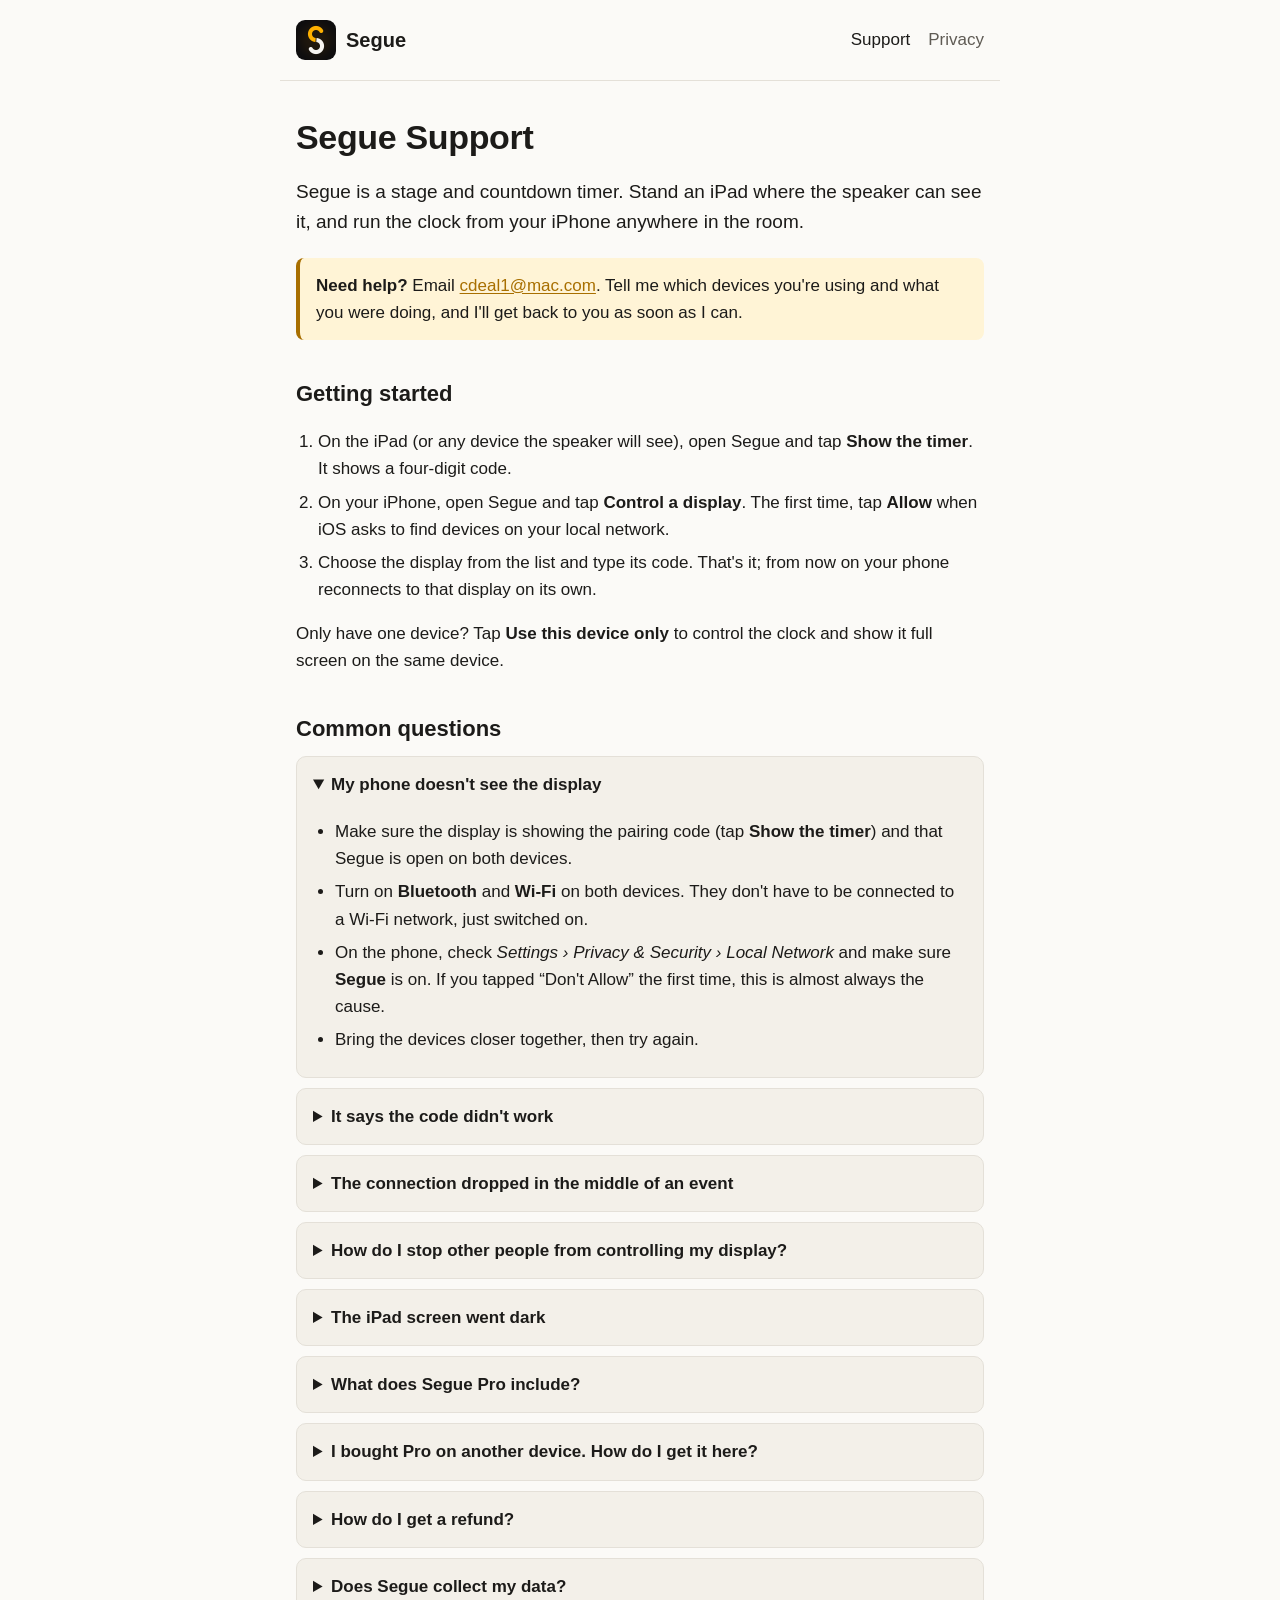
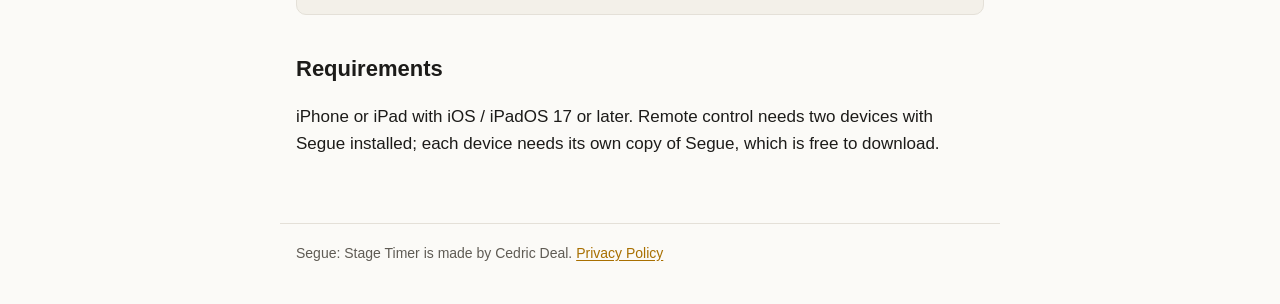
==== support.html @ 9db6f218 "Segue: Stage Timer privacy policy and support page Co-Authored-By: Claude Opus 5.5 <noreply@anthropi" ====
<!doctype html>
<html lang="en">
<head>
<meta charset="utf-8">
<meta name="viewport" content="width=device-width, initial-scale=1">
<title>Segue Support</title>
<meta name="description" content="Help for Segue: Stage Timer. Pairing a remote, fixing connection problems, and restoring Segue Pro.">
<link rel="stylesheet" href="style.css">
</head>
<body>
<header class="site">
  <a class="brand" href="support.html"><img src="icon.png" alt="" width="40" height="40"> Segue</a>
  <nav><a href="support.html" aria-current="page">Support</a><a href="./">Privacy</a></nav>
</header>

<main>
  <h1>Segue Support</h1>
  <p class="lead">Segue is a stage and countdown timer. Stand an iPad where the speaker can see it, and run the clock from your iPhone anywhere in the room.</p>

  <div class="contact">
    <strong>Need help?</strong> Email <a class="email" href="mailto:cdeal1@mac.com">cdeal1@mac.com</a>. Tell me which devices you're using and what you were doing, and I'll get back to you as soon as I can.
  </div>

  <h2>Getting started</h2>
  <ol>
    <li>On the iPad (or any device the speaker will see), open Segue and tap <strong>Show the timer</strong>. It shows a four-digit code.</li>
    <li>On your iPhone, open Segue and tap <strong>Control a display</strong>. The first time, tap <strong>Allow</strong> when iOS asks to find devices on your local network.</li>
    <li>Choose the display from the list and type its code. That's it; from now on your phone reconnects to that display on its own.</li>
  </ol>
  <p>Only have one device? Tap <strong>Use this device only</strong> to control the clock and show it full screen on the same device.</p>

  <h2>Common questions</h2>

  <details open>
    <summary>My phone doesn't see the display</summary>
    <ul>
      <li>Make sure the display is showing the pairing code (tap <strong>Show the timer</strong>) and that Segue is open on both devices.</li>
      <li>Turn on <strong>Bluetooth</strong> and <strong>Wi-Fi</strong> on both devices. They don't have to be connected to a Wi-Fi network, just switched on.</li>
      <li>On the phone, check <em>Settings › Privacy &amp; Security › Local Network</em> and make sure <strong>Segue</strong> is on. If you tapped “Don't Allow” the first time, this is almost always the cause.</li>
      <li>Bring the devices closer together, then try again.</li>
    </ul>
  </details>

  <details>
    <summary>It says the code didn't work</summary>
    <p>Check the four digits on the display and type them again. If someone tapped <strong>New code</strong> on the display, the old code stops working; use the new one.</p>
  </details>

  <details>
    <summary>The connection dropped in the middle of an event</summary>
    <p>The display keeps counting on its own, so the speaker never sees a frozen clock. Open Segue on your phone again and it reconnects automatically within a few seconds. Locking your phone or switching to another app can pause the connection; that's normal, and it resumes when you come back to Segue.</p>
  </details>

  <details>
    <summary>How do I stop other people from controlling my display?</summary>
    <p>Only a device that has typed the display's code can control it. To lock out every paired remote, tap the display once to show its options and choose <strong>New code</strong>. Then pair your own phone again with the new code.</p>
  </details>

  <details>
    <summary>The iPad screen went dark</summary>
    <p>Segue keeps the screen awake while it shows the timer. If it still dims, check that Segue is open on the <strong>Show the timer</strong> screen and not in the background. For long services, keep the iPad plugged in.</p>
  </details>

  <details>
    <summary>What does Segue Pro include?</summary>
    <p>The free version runs segments of up to 10 minutes, keeps 2 saved rundowns and uses standard warning times: amber at 2:00 and red at 0:30. <strong>Segue Pro</strong> is a one-time purchase with no subscription. It adds segments of up to 3 hours, unlimited rundowns, and your own amber and red warning times.</p>
  </details>

  <details>
    <summary>I bought Pro on another device. How do I get it here?</summary>
    <p>Sign in with the same Apple Account, open Segue, tap <strong>Segue Pro</strong>, then <strong>Restore purchase</strong>. You don't pay again.</p>
  </details>

  <details>
    <summary>How do I get a refund?</summary>
    <p>Purchases are handled by Apple. Request a refund at <a href="https://reportaproblem.apple.com">reportaproblem.apple.com</a>.</p>
  </details>

  <details>
    <summary>Does Segue collect my data?</summary>
    <p>No. There's no account, no analytics, no ads and no tracking, and the app never connects to a server. See the <a href="./">privacy policy</a> for details.</p>
  </details>

  <h2>Requirements</h2>
  <p>iPhone or iPad with iOS / iPadOS 17 or later. Remote control needs two devices with Segue installed; each device needs its own copy of Segue, which is free to download.</p>
</main>

<footer class="site">Segue: Stage Timer is made by Cedric Deal. <a href="./">Privacy Policy</a></footer>
</body>
</html>
---- style.css ----
/* Segue support site. Light and dark, same amber accent as the app. */
:root {
  --bg: #fbfaf7;
  --text: #1c1b19;
  --muted: #5f5b54;
  --line: #e4e0d8;
  --card: #f3f0e9;
  --accent: #a86f00;          /* amber, darkened for contrast on light */
  --accent-soft: #fff4d6;
  color-scheme: light;
}
@media (prefers-color-scheme: dark) {
  :root:not([data-theme="light"]) {
    --bg: #0e0e10;
    --text: #f2f0ec;
    --muted: #a9a49b;
    --line: #2c2b29;
    --card: #1a1917;
    --accent: #ffb000;
    --accent-soft: #2a2110;
    color-scheme: dark;
  }
}
:root[data-theme="dark"] {
  --bg: #0e0e10; --text: #f2f0ec; --muted: #a9a49b; --line: #2c2b29;
  --card: #1a1917; --accent: #ffb000; --accent-soft: #2a2110; color-scheme: dark;
}

* { box-sizing: border-box; }
html { -webkit-text-size-adjust: 100%; }
body {
  margin: 0;
  background: var(--bg);
  color: var(--text);
  font: 17px/1.6 -apple-system, BlinkMacSystemFont, "SF Pro Text", "Segoe UI", Roboto, Helvetica, Arial, sans-serif;
}
a { color: var(--accent); text-underline-offset: 2px; }

header.site, main, footer.site { max-width: 720px; margin: 0 auto; padding: 0 16px; }
header.site {
  display: flex; align-items: center; justify-content: space-between; gap: 16px;
  padding-top: 20px; padding-bottom: 20px; border-bottom: 1px solid var(--line);
}
.brand { display: flex; align-items: center; gap: 10px; font-weight: 700; font-size: 20px; color: var(--text); text-decoration: none; }
.brand img { border-radius: 9px; }
nav { display: flex; gap: 18px; }
nav a { color: var(--muted); text-decoration: none; font-weight: 500; }
nav a[aria-current="page"] { color: var(--text); }

main { padding-top: 8px; padding-bottom: 48px; }
h1 { font-size: 34px; line-height: 1.2; margin: 28px 0 6px; letter-spacing: -0.01em; }
h2 { font-size: 22px; margin: 36px 0 10px; }
.meta { color: var(--muted); margin: 0 0 20px; font-size: 15px; }
.lead { font-size: 19px; }
ul, ol { padding-left: 22px; }
li { margin: 6px 0; }
.email { overflow-wrap: anywhere; }

.contact {
  background: var(--accent-soft);
  border-left: 4px solid var(--accent);
  padding: 14px 16px; border-radius: 8px; margin: 20px 0;
}

details {
  background: var(--card); border: 1px solid var(--line); border-radius: 10px;
  padding: 0 16px; margin: 10px 0;
}
summary {
  cursor: pointer; font-weight: 600; padding: 14px 0; list-style-position: inside;
}
details[open] { padding-bottom: 6px; }
details > :not(summary) { margin-top: 0; }

footer.site {
  border-top: 1px solid var(--line); padding-top: 18px; padding-bottom: 40px;
  color: var(--muted); font-size: 14px;
}
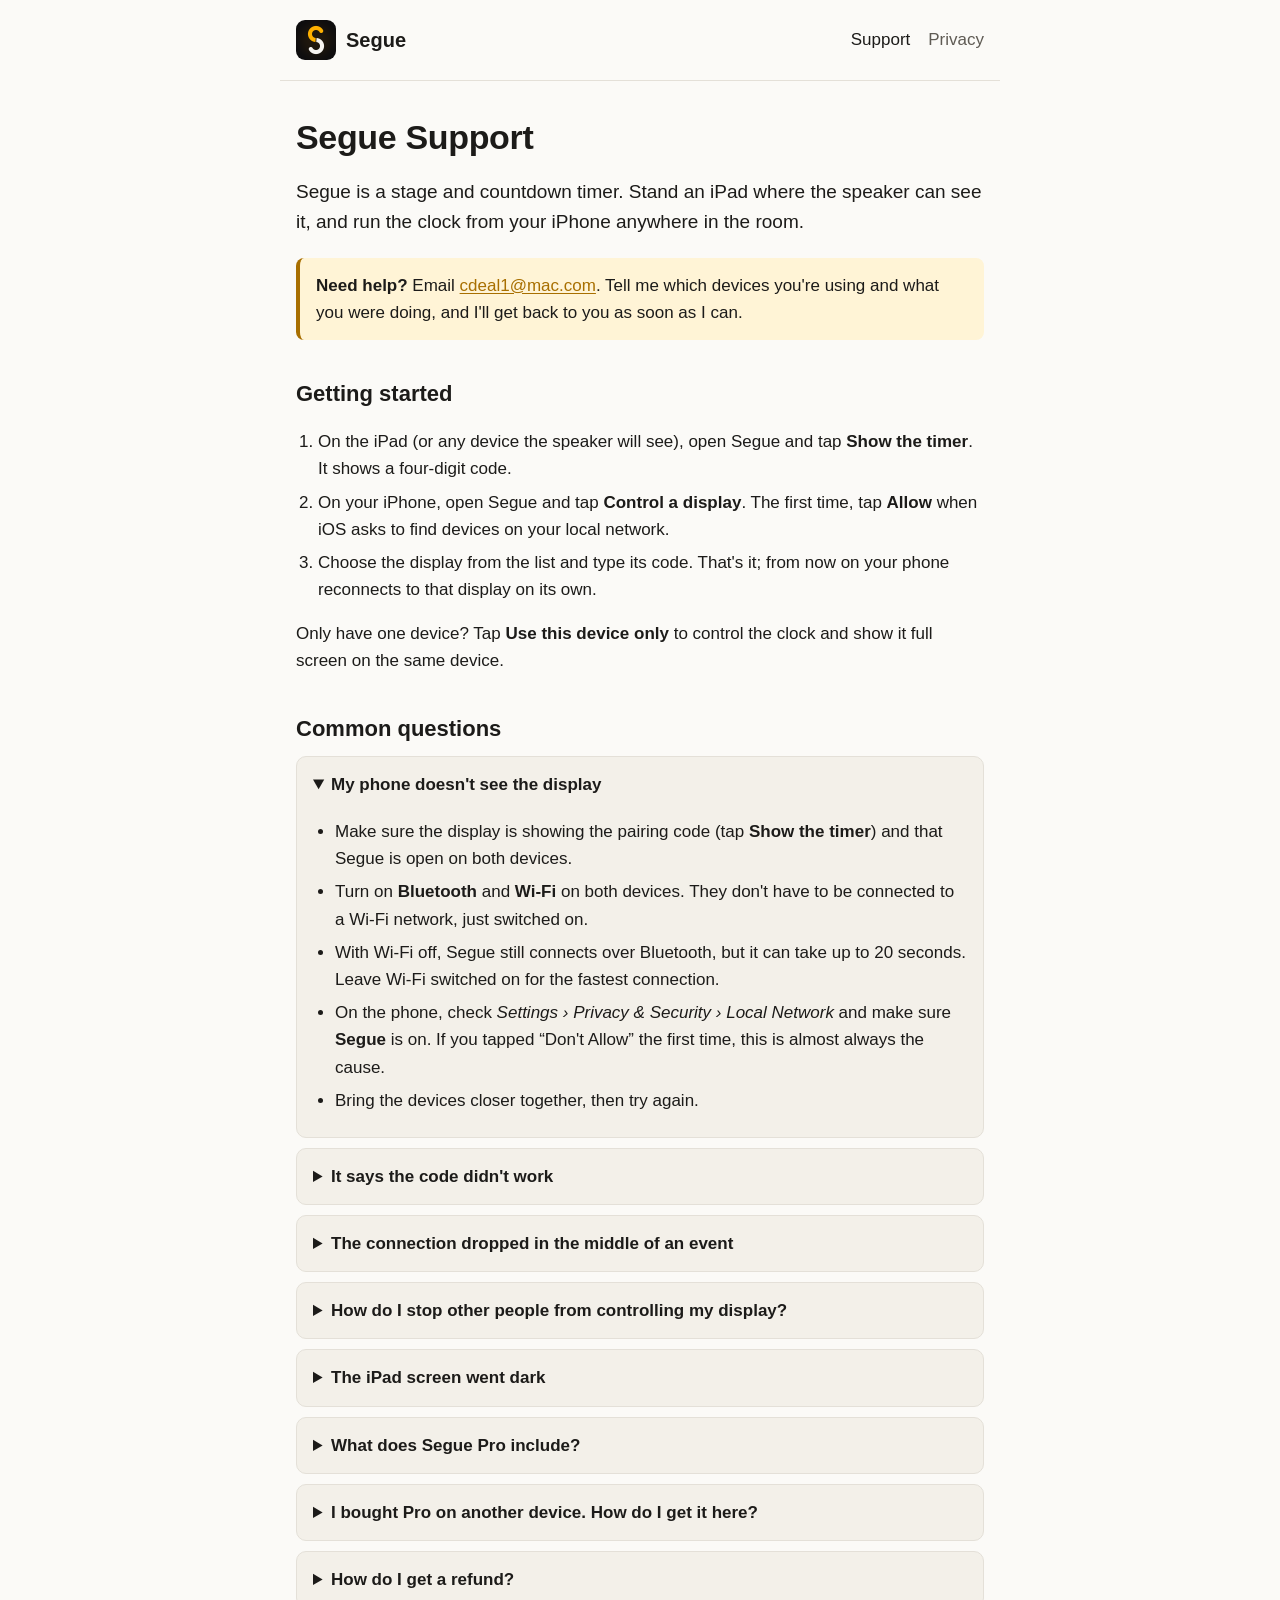
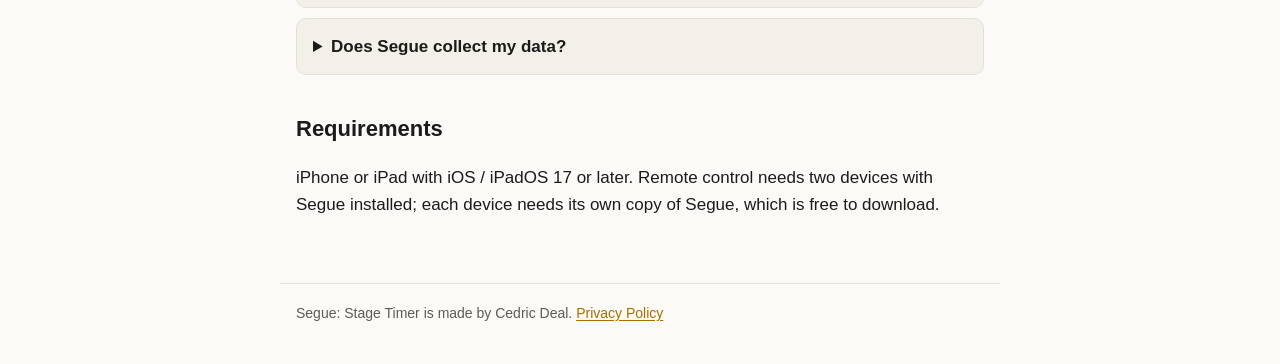
==== commit 6e79013c: "Support: Bluetooth-only connections take up to 20 seconds Co-Authored-By: Claude Opus 5.5 <noreply@a" ====
--- a/support.html
+++ b/support.html
@@ -36,6 +36,7 @@
     <ul>
       <li>Make sure the display is showing the pairing code (tap <strong>Show the timer</strong>) and that Segue is open on both devices.</li>
       <li>Turn on <strong>Bluetooth</strong> and <strong>Wi-Fi</strong> on both devices. They don't have to be connected to a Wi-Fi network, just switched on.</li>
+      <li>With Wi-Fi off, Segue still connects over Bluetooth, but it can take up to 20 seconds. Leave Wi-Fi switched on for the fastest connection.</li>
       <li>On the phone, check <em>Settings › Privacy &amp; Security › Local Network</em> and make sure <strong>Segue</strong> is on. If you tapped “Don't Allow” the first time, this is almost always the cause.</li>
       <li>Bring the devices closer together, then try again.</li>
     </ul>
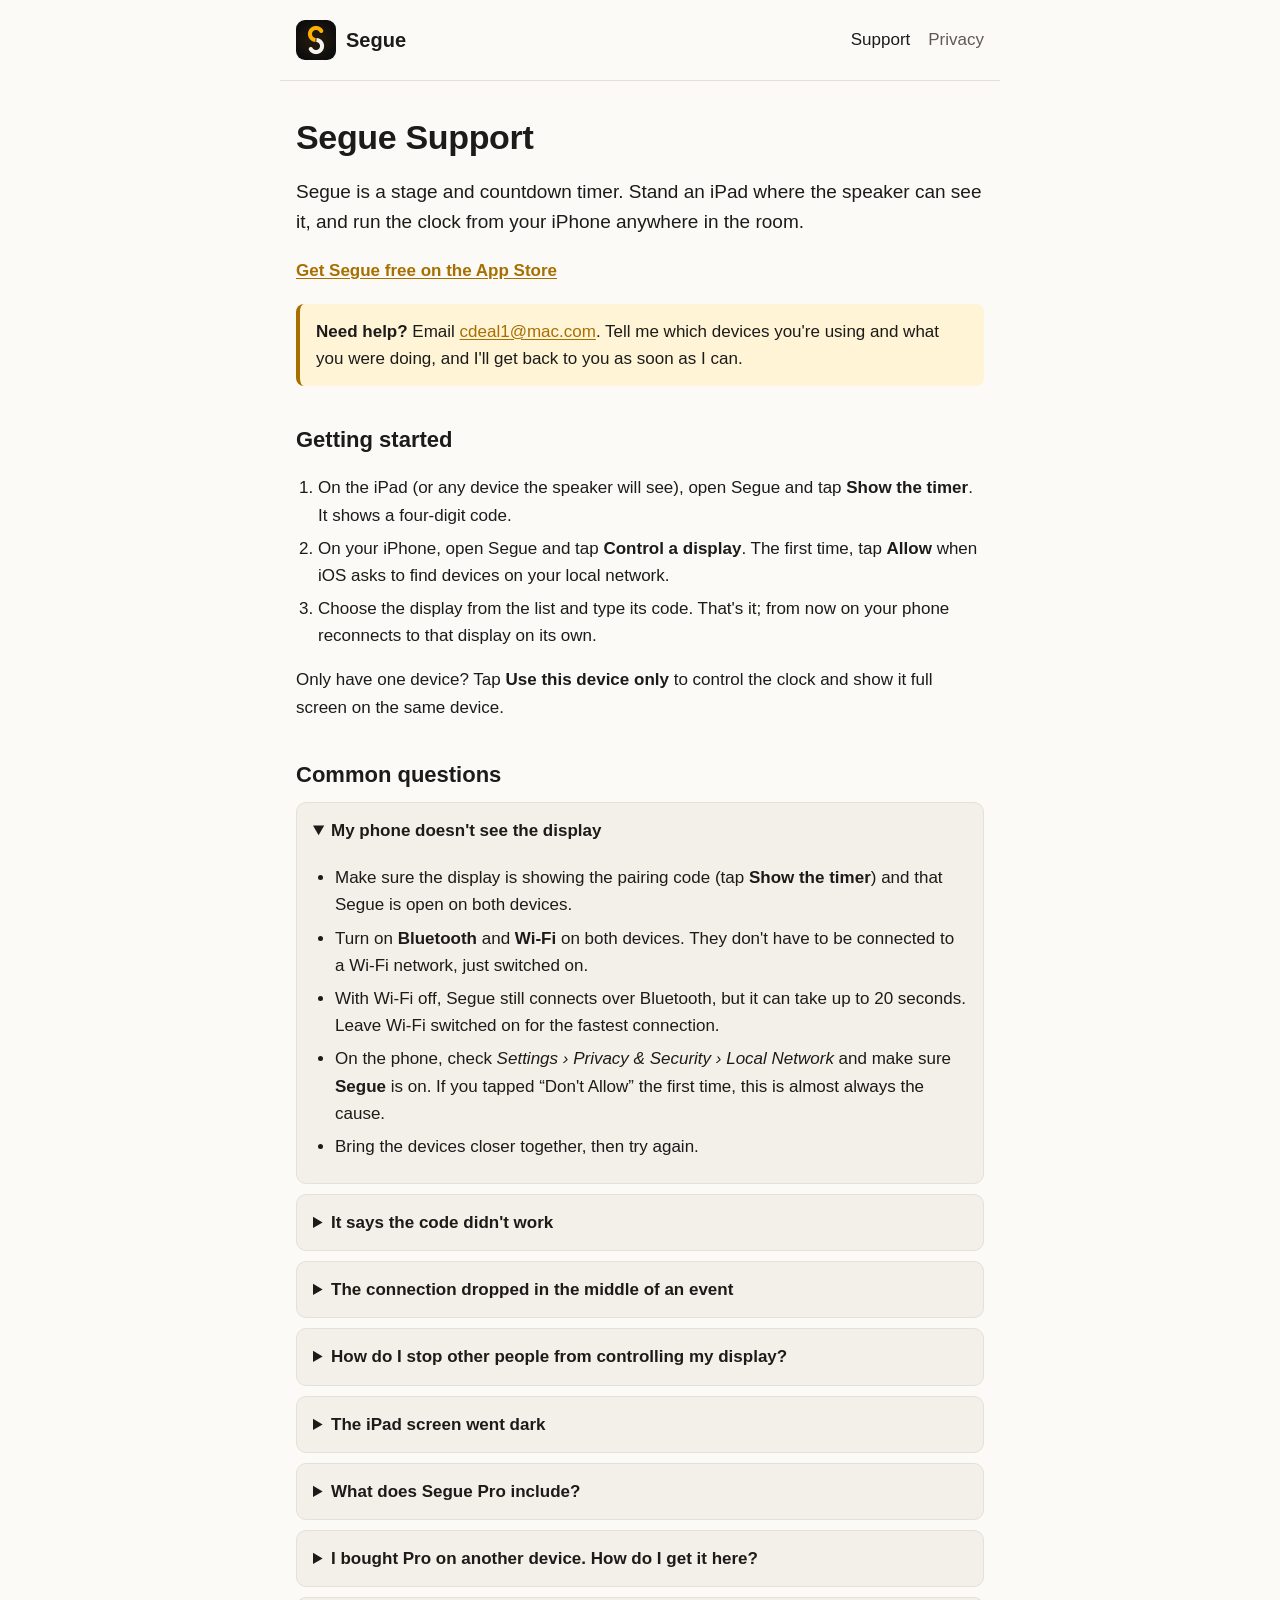
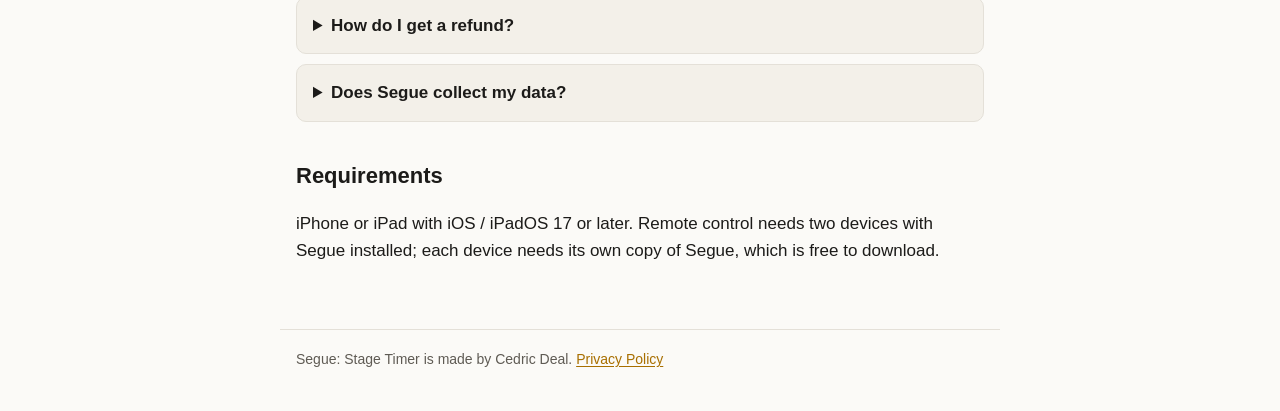
==== commit 2b81b017: "Support page: App Store link Co-Authored-By: Claude Opus 5.5 <noreply@anthropic.com>" ====
--- a/support.html
+++ b/support.html
@@ -16,6 +16,7 @@
 <main>
   <h1>Segue Support</h1>
   <p class="lead">Segue is a stage and countdown timer. Stand an iPad where the speaker can see it, and run the clock from your iPhone anywhere in the room.</p>
+  <p><a href="https://apps.apple.com/us/app/segue-stage-timer/id6818329363"><strong>Get Segue free on the App Store</strong></a></p>
 
   <div class="contact">
     <strong>Need help?</strong> Email <a class="email" href="mailto:cdeal1@mac.com">cdeal1@mac.com</a>. Tell me which devices you're using and what you were doing, and I'll get back to you as soon as I can.
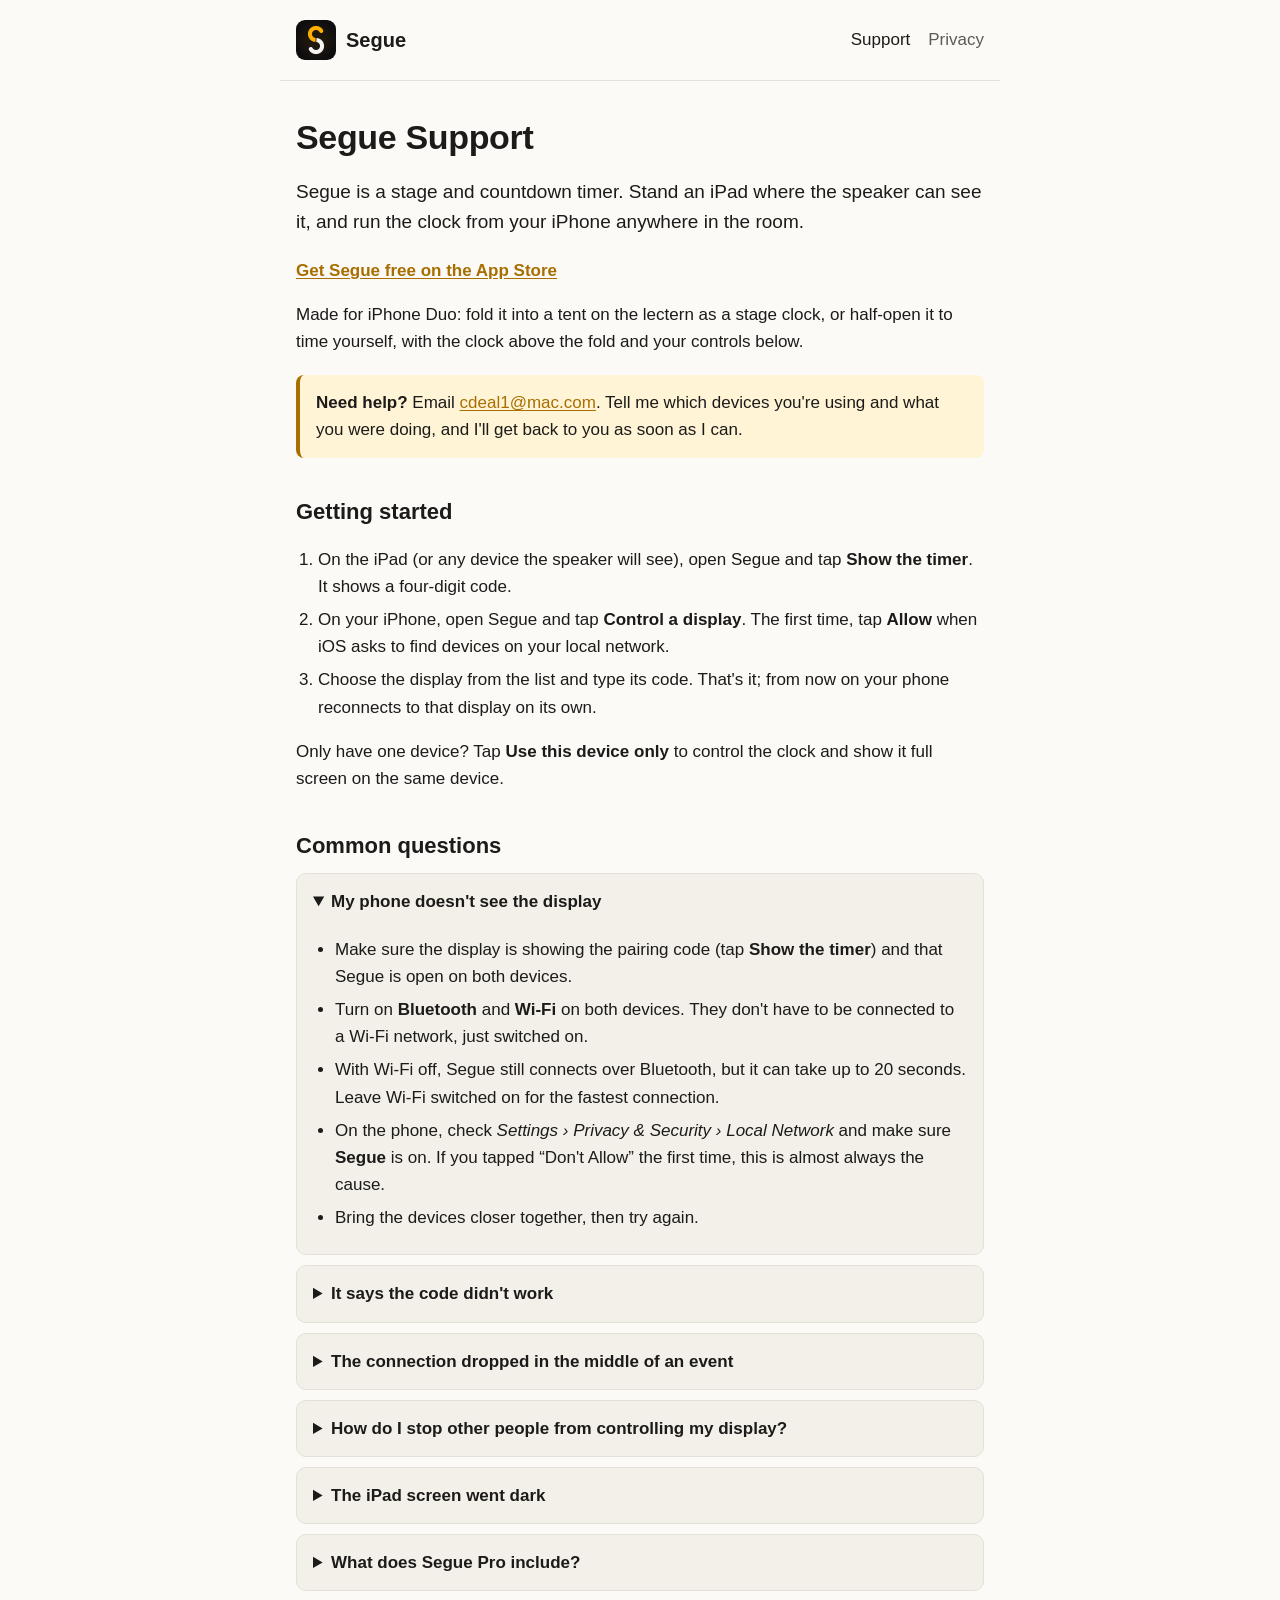
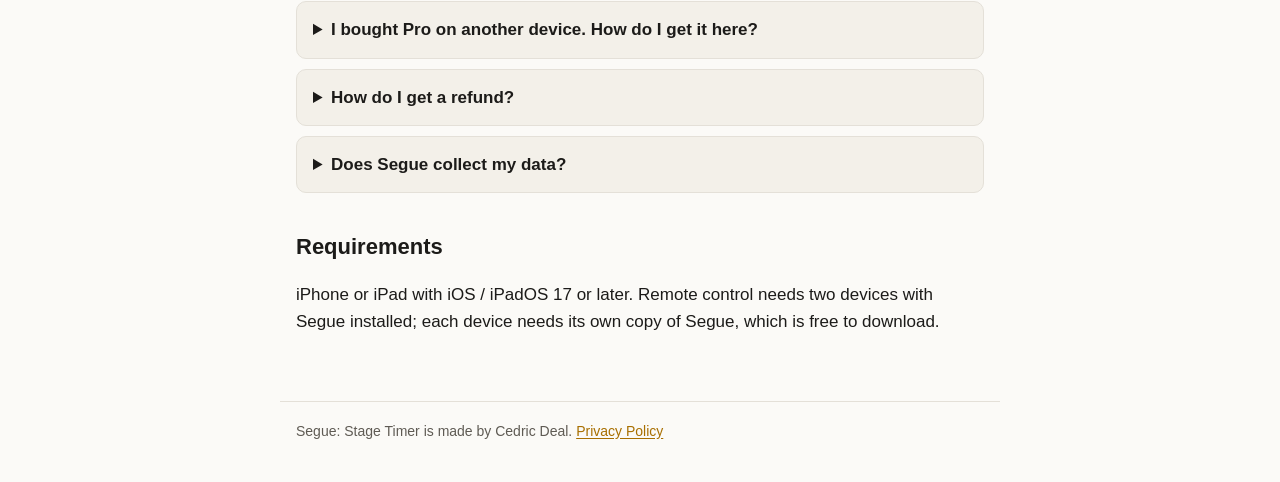
==== commit 65dc3f46: "Support page: Made for iPhone Duo Co-Authored-By: Claude Opus 5.5 <noreply@anthropic.com>" ====
--- a/support.html
+++ b/support.html
@@ -17,6 +17,7 @@
   <h1>Segue Support</h1>
   <p class="lead">Segue is a stage and countdown timer. Stand an iPad where the speaker can see it, and run the clock from your iPhone anywhere in the room.</p>
   <p><a href="https://apps.apple.com/us/app/segue-stage-timer/id6818329363"><strong>Get Segue free on the App Store</strong></a></p>
+  <p>Made for iPhone Duo: fold it into a tent on the lectern as a stage clock, or half-open it to time yourself, with the clock above the fold and your controls below.</p>
 
   <div class="contact">
     <strong>Need help?</strong> Email <a class="email" href="mailto:cdeal1@mac.com">cdeal1@mac.com</a>. Tell me which devices you're using and what you were doing, and I'll get back to you as soon as I can.
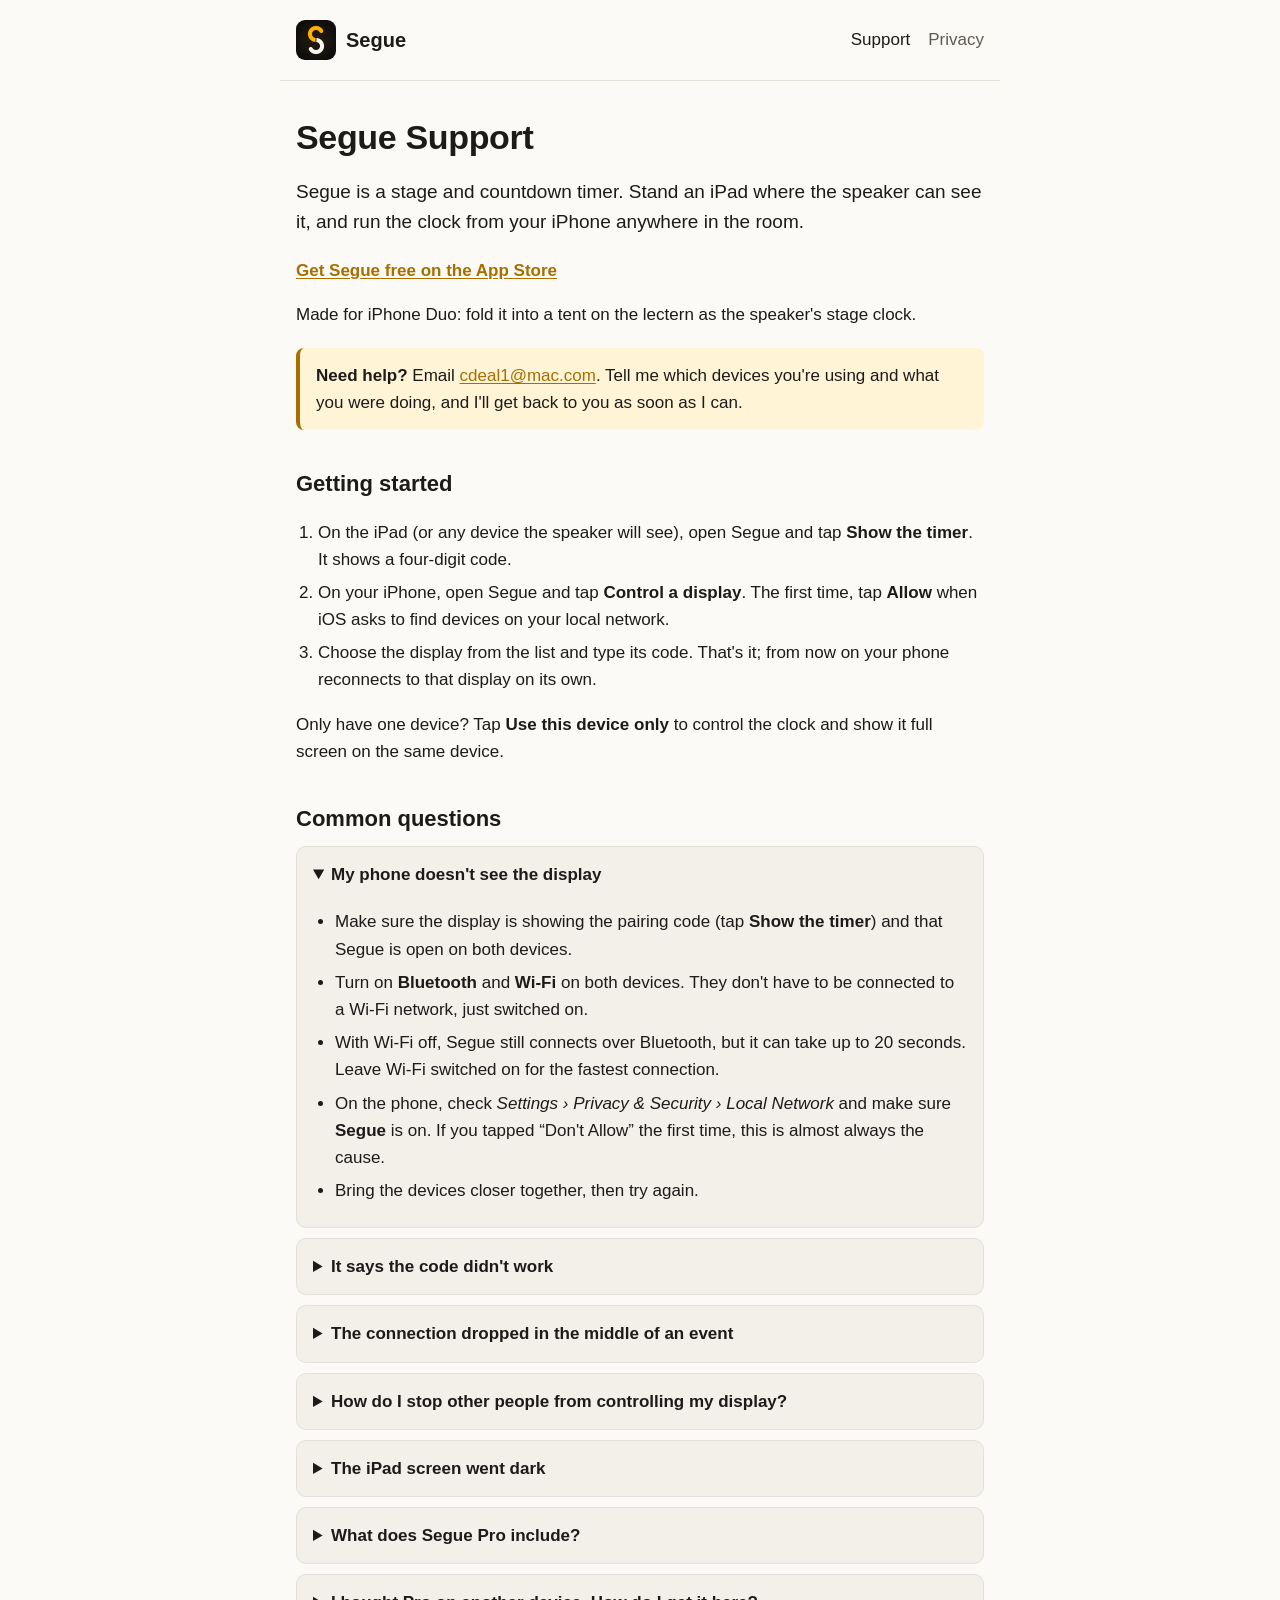
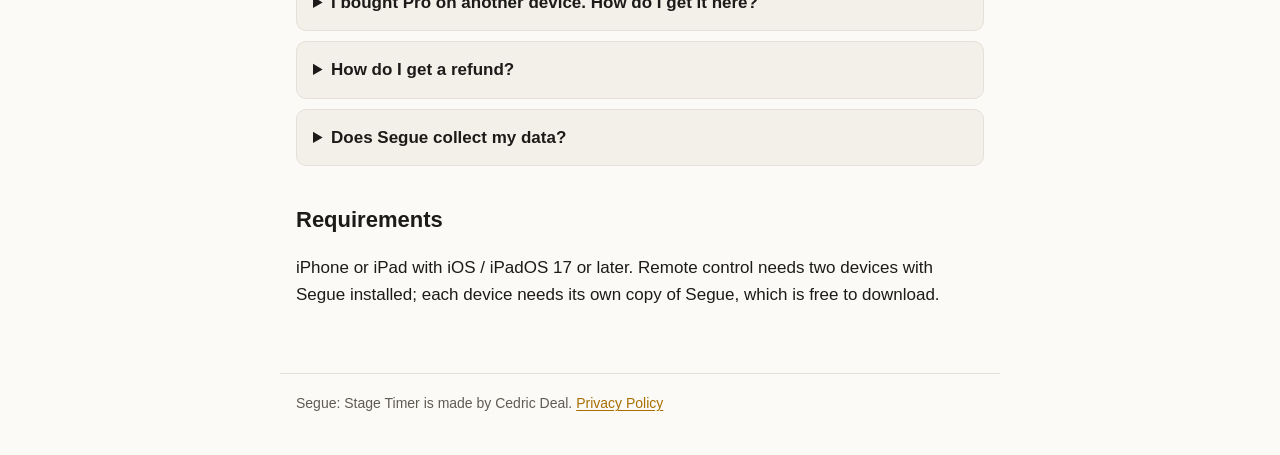
==== commit 0f99f330: "Support page: lectern mode waits for 1.0.2 Co-Authored-By: Claude Opus 5.5 <noreply@anthropic.com>" ====
--- a/support.html
+++ b/support.html
@@ -17,7 +17,7 @@
   <h1>Segue Support</h1>
   <p class="lead">Segue is a stage and countdown timer. Stand an iPad where the speaker can see it, and run the clock from your iPhone anywhere in the room.</p>
   <p><a href="https://apps.apple.com/us/app/segue-stage-timer/id6818329363"><strong>Get Segue free on the App Store</strong></a></p>
-  <p>Made for iPhone Duo: fold it into a tent on the lectern as a stage clock, or half-open it to time yourself, with the clock above the fold and your controls below.</p>
+  <p>Made for iPhone Duo: fold it into a tent on the lectern as the speaker's stage clock.</p>
 
   <div class="contact">
     <strong>Need help?</strong> Email <a class="email" href="mailto:cdeal1@mac.com">cdeal1@mac.com</a>. Tell me which devices you're using and what you were doing, and I'll get back to you as soon as I can.
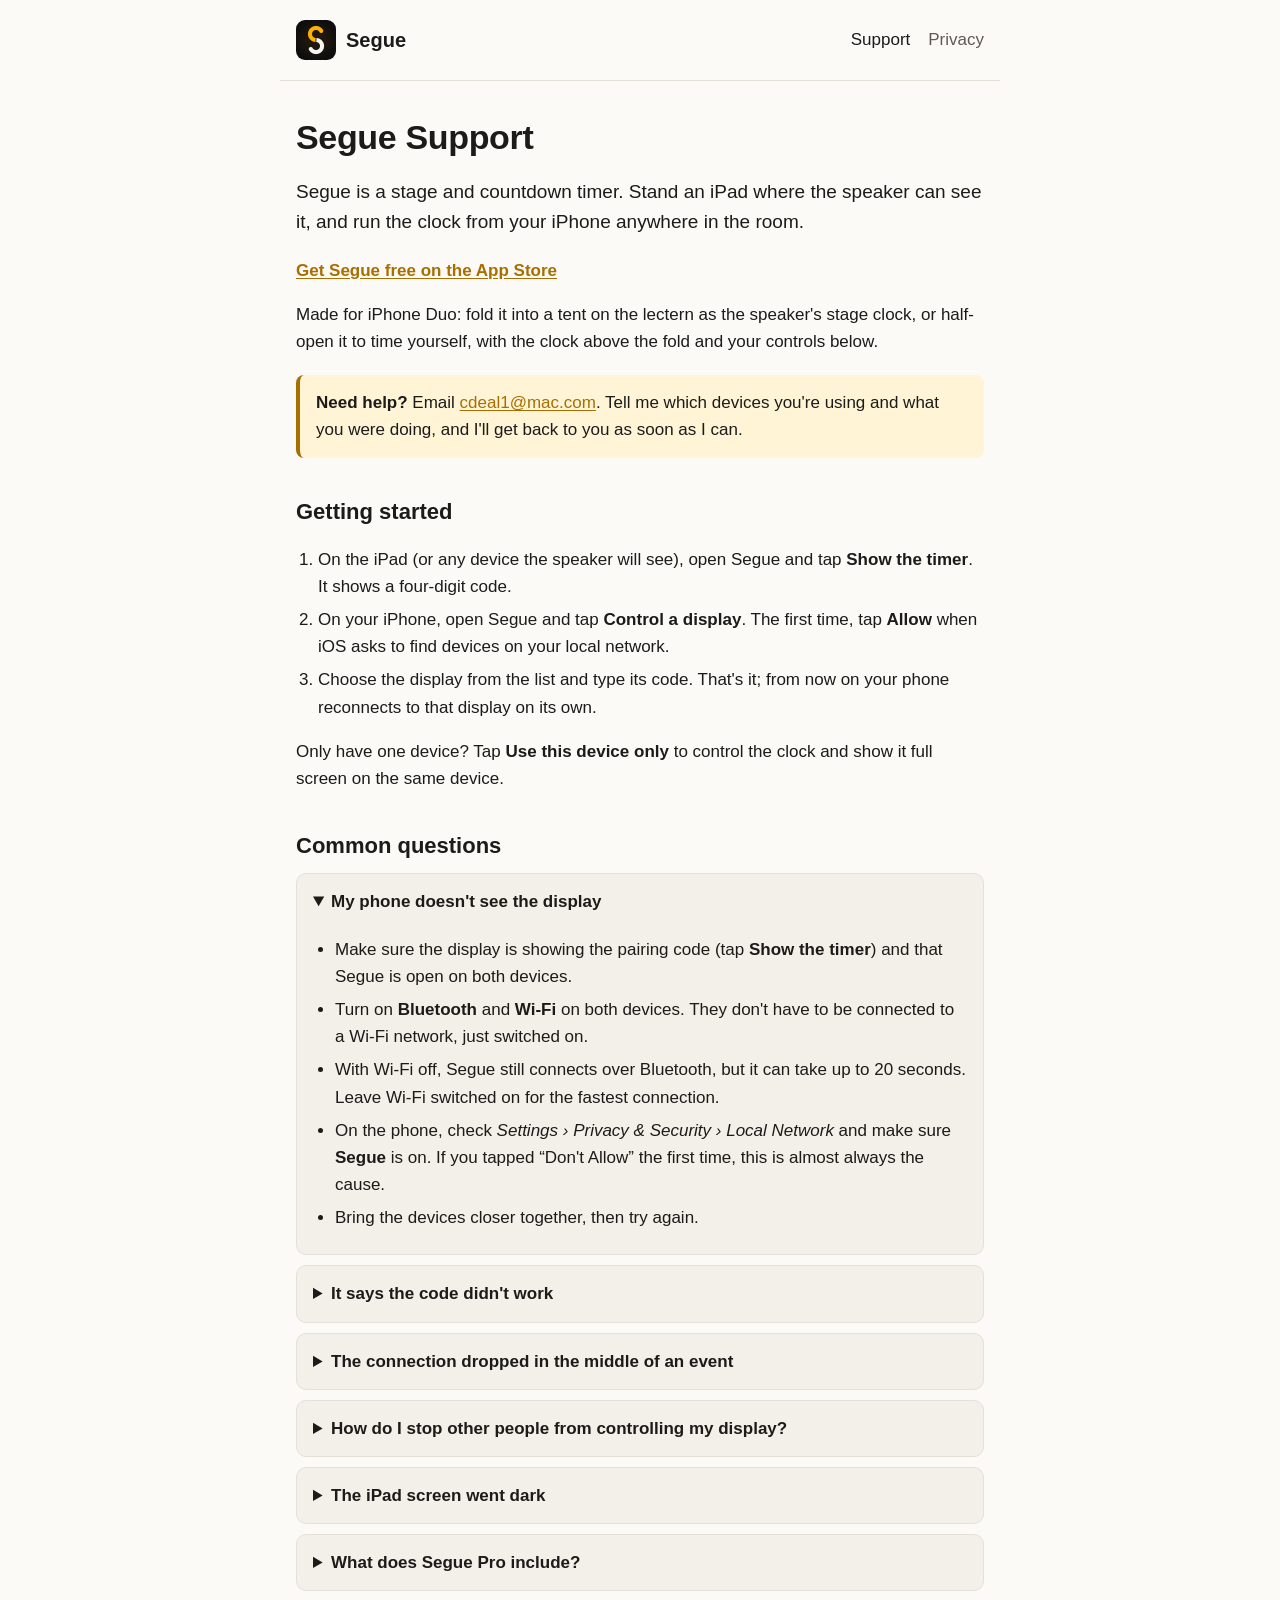
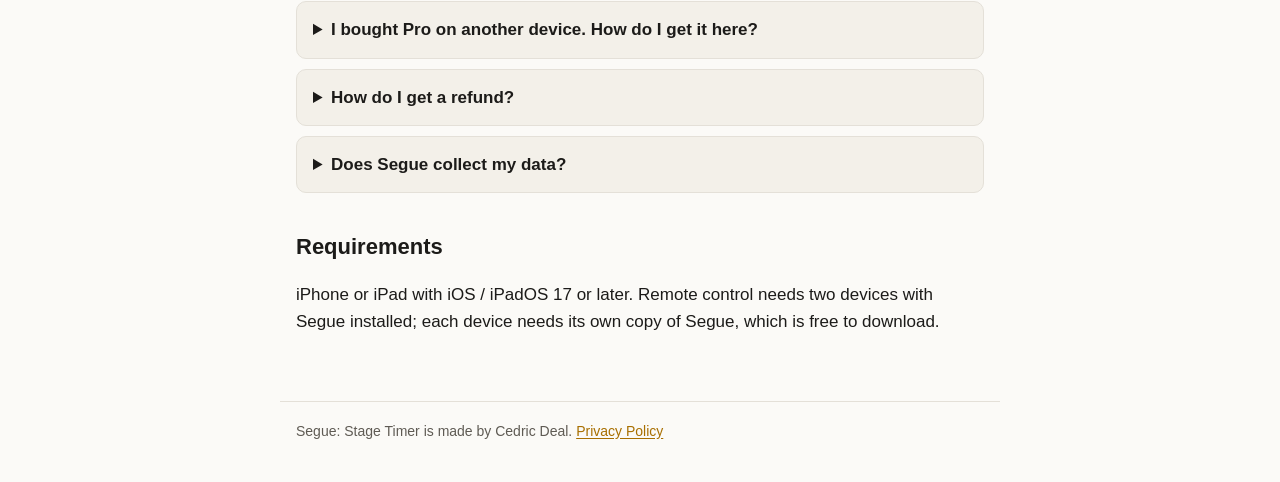
==== commit eb5b2f4a: "Support: lectern mode for iPhone Duo (1.0.2) Co-Authored-By: Claude Opus 5.5 <noreply@anthropic.com>" ====
--- a/support.html
+++ b/support.html
@@ -17,7 +17,7 @@
   <h1>Segue Support</h1>
   <p class="lead">Segue is a stage and countdown timer. Stand an iPad where the speaker can see it, and run the clock from your iPhone anywhere in the room.</p>
   <p><a href="https://apps.apple.com/us/app/segue-stage-timer/id6818329363"><strong>Get Segue free on the App Store</strong></a></p>
-  <p>Made for iPhone Duo: fold it into a tent on the lectern as the speaker's stage clock.</p>
+  <p>Made for iPhone Duo: fold it into a tent on the lectern as the speaker's stage clock, or half-open it to time yourself, with the clock above the fold and your controls below.</p>
 
   <div class="contact">
     <strong>Need help?</strong> Email <a class="email" href="mailto:cdeal1@mac.com">cdeal1@mac.com</a>. Tell me which devices you're using and what you were doing, and I'll get back to you as soon as I can.
